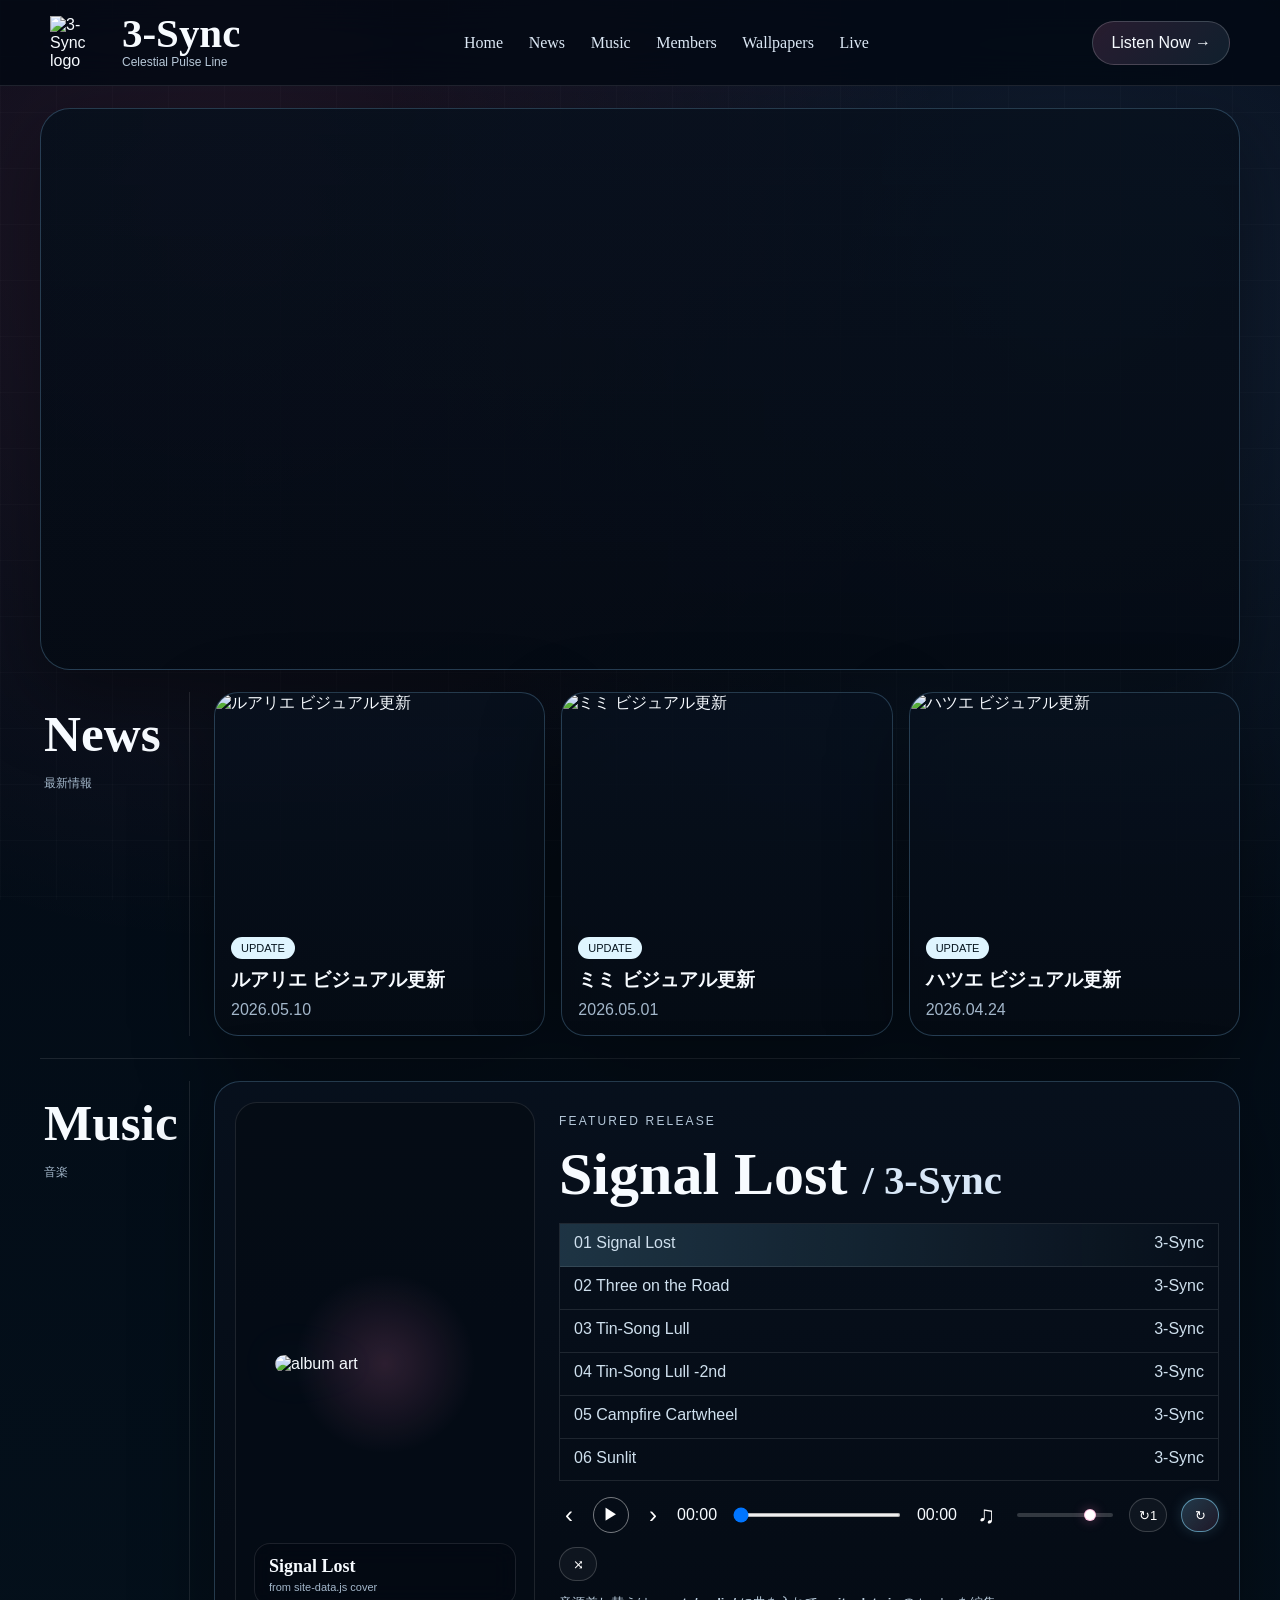
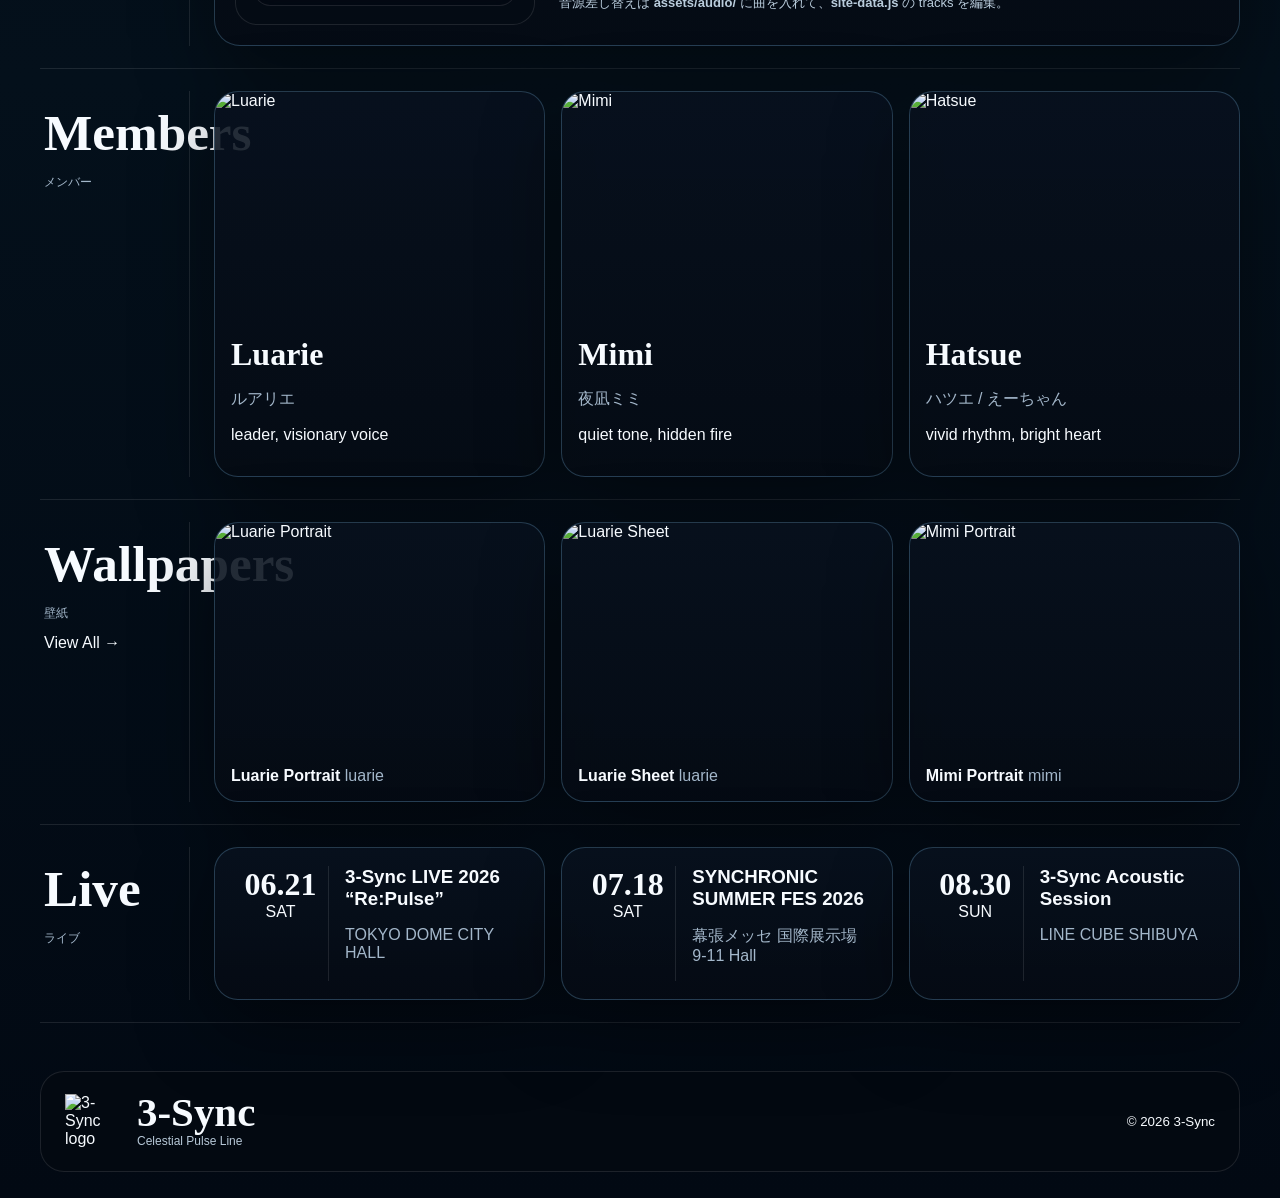
==== index.html @ e6997589 "Add files via upload" ====
<!doctype html>
<html lang="ja">
<head>
  <meta charset="utf-8">
  <meta name="viewport" content="width=device-width, initial-scale=1">
  <title>3-Sync | Official Website</title>
  <link rel="stylesheet" href="./style.css">
</head>
<body>
  <!--
    3-Sync公式サイト
    基本的な修正は site-data.js だけでOK。
    デザイン変更は style.css。
    プレイヤー処理は script.js。
  -->

  <div class="site-bg" aria-hidden="true"></div>

  <!-- HEADER：ロゴとメニュー -->
  <header class="site-header" id="top">
    <a class="brand" href="./index.html">
      <img src="./assets/logo.png" alt="3-Sync logo">
      <span>
        <strong data-bind="site.title">3-Sync</strong>
        <small data-bind="site.subtitle">Celestial Pulse Line</small>
      </span>
    </a>

    <button class="nav-toggle" aria-label="メニューを開く" aria-expanded="false">☰</button>

    <nav class="global-nav">
      <a href="#top">Home</a>
      <a href="#news">News</a>
      <a href="#music">Music</a>
      <a href="#members">Members</a>
      <a href="#wallpapers">Wallpapers</a>
      <a href="#live">Live</a>
    </nav>

    <a class="listen-button" href="#music">Listen Now →</a>
  </header>

  <main>
    <!-- HERO：メイン画像。差し替えは assets/hero.jpg -->
    <section class="hero panel">
      <div class="hero-image" role="img" aria-label="3-Sync main visual"></div>
    </section>

    <!-- NEWS：site-data.js の news を編集 -->
    <section class="content-section" id="news">
      <aside class="section-title">
        <h2>News</h2>
        <p>最新情報</p>
      </aside>
      <div class="news-grid" id="newsGrid"></div>
    </section>

    <!-- MUSIC：本当に再生できるプレイヤー -->
    <section class="content-section" id="music">
      <aside class="section-title">
        <h2>Music</h2>
        <p>音楽</p>
      </aside>

      <div class="music-panel">
        <div class="album-art">
          <img id="albumArt" src="./assets/logo.png" alt="album art">
          <div class="album-meta">
            <strong id="coverTitle">Artwork</strong>
            <span id="coverSource">from cover setting / mp3 metadata</span>
          </div>
        </div>

        <div class="player-panel">
          <p class="eyebrow">Featured Release</p>
          <h2 id="playerTitle">Re:Pulse <span>/ 3-Sync</span></h2>

          <!-- 曲リストは site-data.js の tracks から自動生成 -->
          <ol class="track-list" id="trackList"></ol>

          <div class="player-controls">
            <button id="prevTrack" aria-label="previous">‹</button>
            <button class="play-button" id="playPause" aria-label="play">▶</button>
            <button id="nextTrack" aria-label="next">›</button>

            <span id="currentTime">00:00</span>
            <input id="seekBar" class="seek-range" type="range" min="0" max="100" value="0" step="0.1">
            <span id="duration">00:00</span>

            <!-- 音量操作 -->
            <button id="muteToggle" aria-label="mute">♫</button>
            <input id="volumeBar" class="volume-range" type="range" min="0" max="1" value="0.8" step="0.01" aria-label="volume">

            <!-- 再生モード -->
            <button id="repeatOne" class="mode-button" aria-label="repeat one" title="1曲リピート">↻1</button>
            <button id="repeatAll" class="mode-button active" aria-label="repeat all" title="全曲リピート">↻</button>
            <button id="shuffleToggle" class="mode-button" aria-label="shuffle" title="ランダム再生">⤨</button>
          </div>

          <p class="player-note">
            音源差し替えは <strong>assets/audio/</strong> に曲を入れて、<strong>site-data.js</strong> の tracks を編集。
          </p>

          <audio id="audioElement" preload="metadata"></audio>
        </div>
      </div>
    </section>

    <!-- MEMBERS：site-data.js の members を編集 -->
    <section class="content-section" id="members">
      <aside class="section-title">
        <h2>Members</h2>
        <p>メンバー</p>
      </aside>
      <div class="member-grid" id="memberGrid"></div>
    </section>

    <!-- WALLPAPERS：site-data.js の wallpapers を編集 -->
    <section class="content-section" id="wallpapers">
      <aside class="section-title">
        <h2>Wallpapers</h2>
        <p>壁紙</p>
        <a href="./wallpapers.html">View All →</a>
      </aside>
      <div class="wallpaper-preview-grid" id="wallpaperPreviewGrid"></div>
    </section>

    <!-- LIVE：site-data.js の lives を編集 -->
    <section class="content-section" id="live">
      <aside class="section-title">
        <h2>Live</h2>
        <p>ライブ</p>
      </aside>
      <div class="live-grid" id="liveGrid"></div>
    </section>
  </main>

  <footer class="site-footer">
    <a class="brand footer-brand" href="./index.html">
      <img src="./assets/logo.png" alt="3-Sync logo">
      <span>
        <strong data-bind="site.title">3-Sync</strong>
        <small data-bind="site.subtitle">Celestial Pulse Line</small>
      </span>
    </a>
    <small data-bind="site.copyright">© 2026 3-Sync</small>
  </footer>

  <script src="./site-data.js"></script>
  <script src="./script.js"></script>
</body>
</html>
---- style.css ----
@charset "utf-8";

/*
  style.css
  色・余白・見た目を管理するファイル。
  まず色を変えるなら :root を編集。
*/

:root{
  --bg:#030914;
  --panel:#06111e;
  --line:rgba(138,210,255,.24);
  --line-soft:rgba(255,255,255,.10);
  --text:#f7fbff;
  --muted:#a3b7ca;
  --cyan:#87dcff;
  --blue:#76aaff;
  --pink:#ff7fc1;
  --shadow:0 28px 80px rgba(0,0,0,.42);
  --serif:"Times New Roman","Yu Mincho","Hiragino Mincho ProN",serif;
  --sans:-apple-system,BlinkMacSystemFont,"Segoe UI","Noto Sans JP",sans-serif;
}

*{box-sizing:border-box}
html{scroll-behavior:smooth}
body{
  margin:0;
  color:var(--text);
  font-family:var(--sans);
  background:
    radial-gradient(circle at 18% 8%, rgba(255,127,193,.12), transparent 26%),
    radial-gradient(circle at 84% 10%, rgba(118,170,255,.14), transparent 26%),
    linear-gradient(180deg, #020812 0%, #04101b 60%, #020913 100%);
}
.site-bg{
  position:fixed;
  inset:0;
  z-index:-1;
  pointer-events:none;
  background:
    linear-gradient(rgba(255,255,255,.02) 1px, transparent 1px),
    linear-gradient(90deg, rgba(255,255,255,.018) 1px, transparent 1px);
  background-size:56px 56px;
}
a{text-decoration:none;color:inherit}
img{display:block;max-width:100%}
button{font:inherit}

.site-header{
  position:sticky;
  top:0;
  z-index:50;
  min-height:86px;
  display:grid;
  grid-template-columns:auto 1fr auto;
  align-items:center;
  gap:28px;
  padding:12px clamp(20px,4vw,50px);
  background:rgba(2,8,18,.78);
  border-bottom:1px solid var(--line-soft);
  backdrop-filter:blur(18px);
}
.brand{
  display:flex;
  align-items:center;
  gap:14px;
  min-width:max-content;
}
.brand img{width:58px}
.brand strong{
  display:block;
  font-family:var(--serif);
  font-size:clamp(30px,3.2vw,44px);
  line-height:.9;
}
.brand small{
  color:#b7c8d8;
  font-size:12px;
}
.global-nav{
  justify-self:center;
  display:flex;
  gap:clamp(18px,2vw,30px);
  color:#dce8f5;
  font-family:var(--serif);
}
.global-nav a{padding:8px 0}
.listen-button,
.download-button,
.chip{
  border:1px solid rgba(255,255,255,.18);
  border-radius:999px;
  padding:12px 18px;
  background:rgba(255,255,255,.04);
}
.listen-button{
  background:linear-gradient(135deg, rgba(255,127,193,.15), rgba(135,220,255,.10));
}
.nav-toggle{
  display:none;
  background:transparent;
  color:#fff;
  border:1px solid var(--line-soft);
  border-radius:12px;
  padding:8px 12px;
  font-size:22px;
}

main{
  width:min(1200px, calc(100% - 36px));
  margin:22px auto 48px;
}
.panel,
.music-panel,
.news-card,
.member-card,
.wall-card,
.live-card,
.wallpage-hero{
  border:1px solid var(--line);
  background:linear-gradient(180deg, rgba(8,17,30,.88), rgba(5,11,20,.92));
  box-shadow:var(--shadow);
}
.hero{
  border-radius:30px;
  overflow:hidden;
}
.hero-image{
  min-height:560px;
  background-image:linear-gradient(90deg, rgba(2,8,18,.12), rgba(2,8,18,.02)), url("./assets/hero.jpg");
  background-size:cover;
  background-position:center;
}
.content-section{
  display:grid;
  grid-template-columns:150px 1fr;
  gap:24px;
  padding:22px 0;
  border-bottom:1px solid var(--line-soft);
}
.section-title{
  border-right:1px solid var(--line-soft);
  padding:12px 8px 0 4px;
}
.section-title h2{
  margin:0;
  font-family:var(--serif);
  font-size:clamp(34px, 4vw, 54px);
}
.section-title p{
  color:var(--muted);
  font-size:12px;
}

.news-grid,
.member-grid,
.wallpaper-preview-grid,
.live-grid{
  display:grid;
  grid-template-columns:repeat(3, minmax(0,1fr));
  gap:16px;
}
.news-card,
.member-card,
.wall-card,
.live-card{
  border-radius:24px;
  overflow:hidden;
}
.news-card img,
.member-card img,
.wall-card img{
  width:100%;
  height:230px;
  object-fit:cover;
}
.news-body,
.member-body,
.wall-card div{
  padding:14px 16px 16px;
}
.news-body span{
  display:inline-block;
  padding:5px 10px;
  border-radius:999px;
  margin-bottom:8px;
  font-size:11px;
  color:#05131d;
  background:#dff5ff;
}
.news-body h3,
.live-card h3{margin:0 0 8px}
.news-body time,
.member-jp,
.live-card p,
.wall-card span{color:var(--muted)}
.member-body h3{
  margin:0;
  font-family:var(--serif);
  font-size:32px;
}

.music-panel{
  border-radius:26px;
  padding:20px;
  display:grid;
  grid-template-columns:300px 1fr;
  gap:24px;
}
.album-art{
  min-height:280px;
  display:grid;
  place-items:center;
  border:1px solid var(--line-soft);
  border-radius:22px;
  background:radial-gradient(circle, rgba(255,127,193,.16), transparent 30%), rgba(5,12,22,.85);
}
.album-art img{
  width:min(220px,80%);
  max-height:220px;
  object-fit:contain;
}
.eyebrow{
  color:#b4c7d8;
  letter-spacing:.18em;
  text-transform:uppercase;
  font-size:12px;
}
.player-panel h2{
  margin:6px 0 14px;
  font-family:var(--serif);
  font-size:clamp(38px, 5vw, 60px);
}
.player-panel h2 span{
  font-size:.68em;
  color:#d8e7f7;
}
.track-list{
  list-style:none;
  padding:0;
  margin:0;
  border:1px solid var(--line-soft);
}
.track-list li{
  display:flex;
  justify-content:space-between;
  padding:10px 14px;
  border-bottom:1px solid var(--line-soft);
  color:#cfe0ee;
  cursor:pointer;
}
.track-list li.active{
  background:linear-gradient(90deg, rgba(135,220,255,.18), transparent);
}
.player-controls{
  display:flex;
  align-items:center;
  gap:14px;
  margin-top:16px;
}
.player-controls button{
  background:transparent;
  color:#fff;
  border:0;
  font-size:24px;
  cursor:pointer;
}
.play-button{
  width:36px;
  height:36px;
  border:1px solid rgba(255,255,255,.45)!important;
  border-radius:999px;
  font-size:16px!important;
}
.seek-range{
  flex:1;
  height:4px;
}
.player-note{
  color:#b9ccdc;
  font-size:13px;
}
.live-card{
  display:grid;
  grid-template-columns:96px 1fr;
  gap:16px;
  padding:18px;
}
.date-box{
  border-right:1px solid var(--line-soft);
  text-align:center;
}
.date-box strong{
  display:block;
  font-family:var(--serif);
  font-size:32px;
}
.wallpage-hero{
  border-radius:28px;
  padding:34px 36px;
  margin-bottom:22px;
}
.wallpage-hero h1{
  font-family:var(--serif);
  font-size:clamp(52px,6vw,86px);
  margin:0;
}
.filter-row{
  display:flex;
  flex-wrap:wrap;
  gap:10px;
  margin-bottom:18px;
}
.chip{cursor:pointer}
.chip.active{
  background:linear-gradient(135deg, rgba(135,220,255,.24), rgba(255,127,193,.15));
}
.gallery-grid{
  display:grid;
  grid-template-columns:repeat(4, minmax(0,1fr));
  gap:16px;
}
.gallery-item img{
  width:100%;
  height:260px;
  object-fit:cover;
}
.download-button{
  display:inline-flex;
  margin:0 16px 16px;
}
.hidden-item{display:none!important}
.site-footer{
  width:min(1200px, calc(100% - 36px));
  margin:0 auto 26px;
  border:1px solid var(--line-soft);
  border-radius:24px;
  padding:22px 24px;
  display:flex;
  align-items:center;
  justify-content:space-between;
  gap:20px;
  background:rgba(4,10,18,.82);
}

@media (max-width:1100px){
  .hero-image{min-height:460px}
  .news-grid,.member-grid,.wallpaper-preview-grid,.live-grid,.gallery-grid{grid-template-columns:1fr 1fr}
  .music-panel{grid-template-columns:1fr}
}
@media (max-width:860px){
  .site-header{grid-template-columns:auto auto}
  .nav-toggle{display:block}
  .global-nav,.listen-button{display:none}
  .global-nav.open{grid-column:1/-1;display:grid;gap:12px}
  .listen-button.open{grid-column:1/-1;display:flex}
  .content-section{grid-template-columns:1fr}
  .section-title{border-right:0;border-bottom:1px solid var(--line-soft)}
}
@media (max-width:640px){
  main,.site-footer{width:min(100% - 18px,100%)}
  .hero-image{min-height:320px}
  .news-grid,.member-grid,.wallpaper-preview-grid,.live-grid,.gallery-grid{grid-template-columns:1fr}
  .brand img{width:48px}
}


/* =========================================================
   Player Plus
   - 左のジャケット領域
   - 6曲表示 + スクロール
   - 音量 / リピート / シャッフル
   ========================================================= */

.album-art{
  position:relative;
  overflow:hidden;
}

.album-art img{
  border-radius:18px;
  filter:drop-shadow(0 0 22px rgba(135,220,255,.10));
}

.album-meta{
  position:absolute;
  left:18px;
  right:18px;
  bottom:18px;
  padding:12px 14px;
  border:1px solid rgba(255,255,255,.10);
  border-radius:16px;
  background:rgba(3,9,18,.72);
  backdrop-filter:blur(12px);
}

.album-meta strong{
  display:block;
  font-family:var(--serif);
  font-size:18px;
}

.album-meta span{
  display:block;
  margin-top:4px;
  color:var(--muted);
  font-size:11px;
}

/* 6曲分だけ見せて、以降は縦スクロール */
.track-list{
  max-height:258px;
  overflow-y:auto;
  scrollbar-width:thin;
  scrollbar-color:rgba(135,220,255,.55) rgba(255,255,255,.06);
}

.track-list::-webkit-scrollbar{
  width:8px;
}

.track-list::-webkit-scrollbar-track{
  background:rgba(255,255,255,.05);
}

.track-list::-webkit-scrollbar-thumb{
  background:rgba(135,220,255,.42);
  border-radius:999px;
}

.track-list li{
  min-height:43px;
}

.player-controls{
  flex-wrap:wrap;
}

.volume-range{
  -webkit-appearance:none;
  appearance:none;
  width:96px;
  height:4px;
  background:rgba(255,255,255,.18);
  border-radius:999px;
  outline:none;
}

.volume-range::-webkit-slider-thumb{
  -webkit-appearance:none;
  appearance:none;
  width:12px;
  height:12px;
  border-radius:50%;
  background:#fff;
  border:1px solid rgba(255,127,193,.45);
  box-shadow:0 0 12px rgba(255,127,193,.35);
  cursor:pointer;
}

.volume-range::-moz-range-thumb{
  width:12px;
  height:12px;
  border-radius:50%;
  background:#fff;
  border:1px solid rgba(255,127,193,.45);
  box-shadow:0 0 12px rgba(255,127,193,.35);
  cursor:pointer;
}

.mode-button{
  min-width:38px;
  height:34px;
  padding:0 8px;
  border:1px solid rgba(255,255,255,.18)!important;
  border-radius:999px;
  font-size:13px!important;
  line-height:1;
  background:rgba(255,255,255,.04)!important;
}

.mode-button.active{
  border-color:rgba(135,220,255,.55)!important;
  background:linear-gradient(135deg, rgba(135,220,255,.22), rgba(255,127,193,.10))!important;
  box-shadow:0 0 14px rgba(135,220,255,.16);
}

@media (max-width:640px){
  .volume-range{
    width:100%;
  }
}
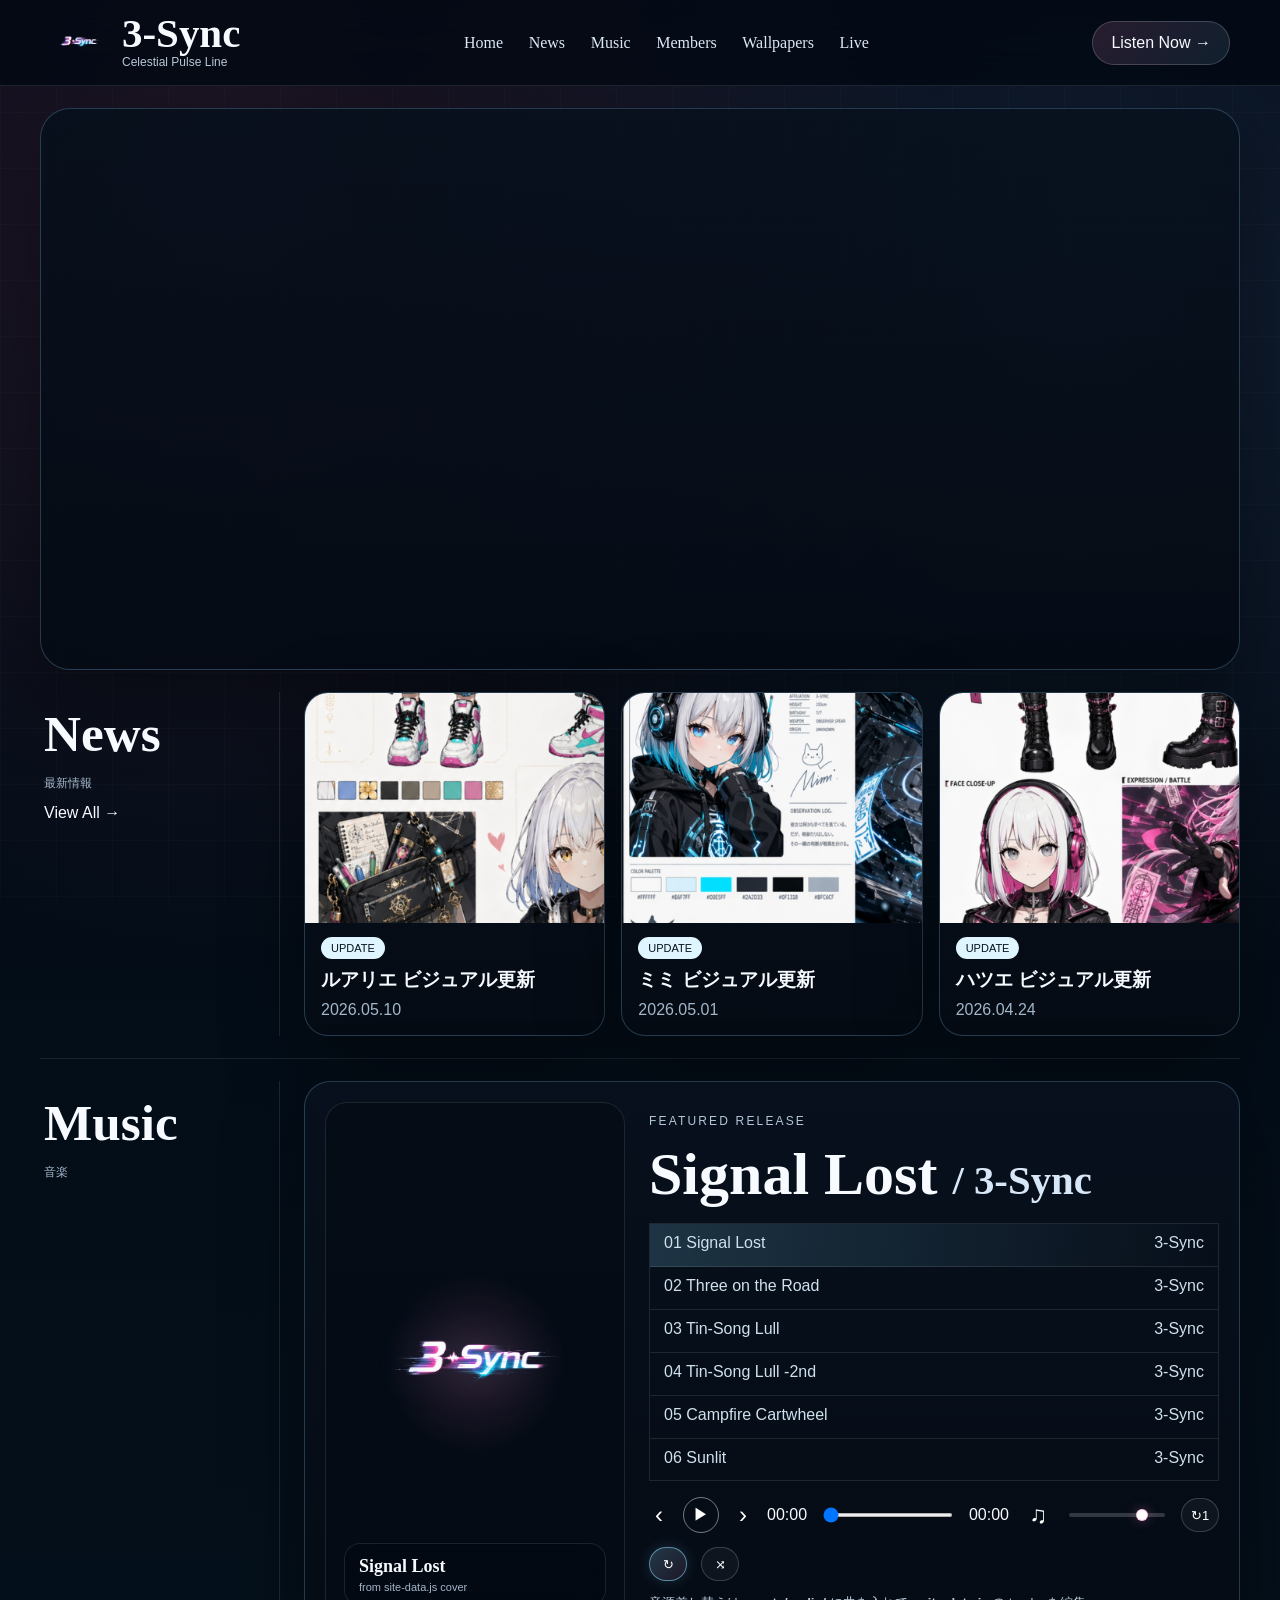
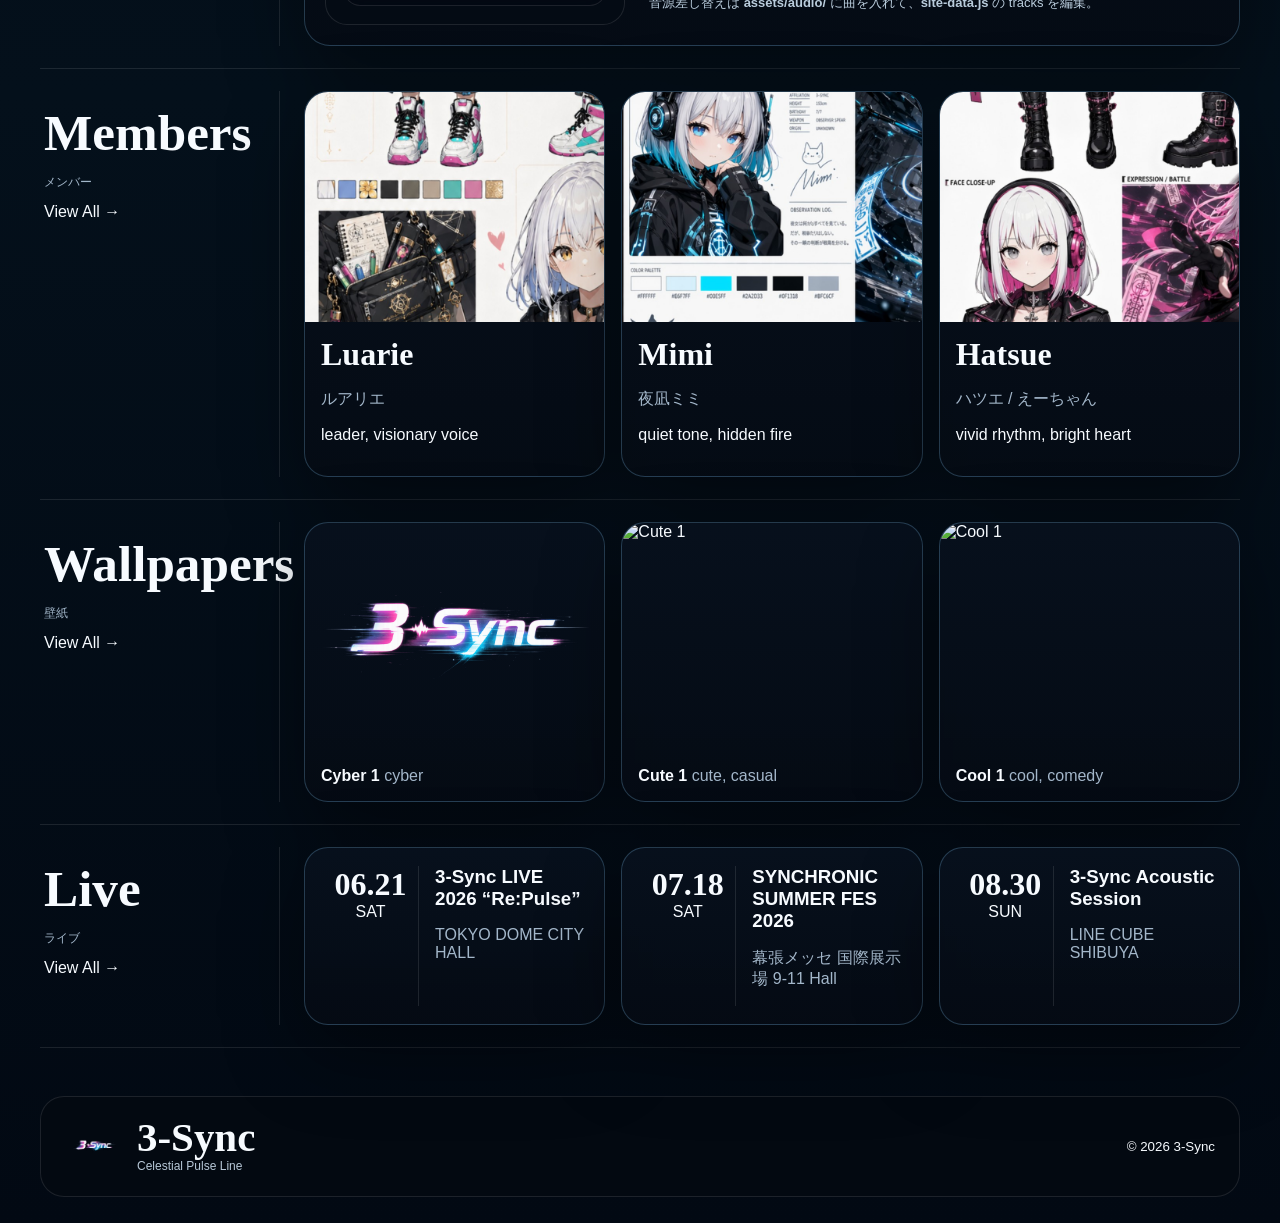
==== commit 9c20c1f8: "Create dedicated pages for News, Members, and Live" ====
--- a/index.html
+++ b/index.html
@@ -30,11 +30,11 @@
 
     <nav class="global-nav">
       <a href="#top">Home</a>
-      <a href="#news">News</a>
+      <a href="./news.html">News</a>
       <a href="#music">Music</a>
-      <a href="#members">Members</a>
-      <a href="#wallpapers">Wallpapers</a>
-      <a href="#live">Live</a>
+      <a href="./members.html">Members</a>
+      <a href="./wallpapers.html">Wallpapers</a>
+      <a href="./live.html">Live</a>
     </nav>
 
     <a class="listen-button" href="#music">Listen Now →</a>
@@ -51,6 +51,7 @@
       <aside class="section-title">
         <h2>News</h2>
         <p>最新情報</p>
+        <a href="./news.html">View All →</a>
       </aside>
       <div class="news-grid" id="newsGrid"></div>
     </section>
@@ -111,6 +112,7 @@
       <aside class="section-title">
         <h2>Members</h2>
         <p>メンバー</p>
+        <a href="./members.html">View All →</a>
       </aside>
       <div class="member-grid" id="memberGrid"></div>
     </section>
@@ -130,6 +132,7 @@
       <aside class="section-title">
         <h2>Live</h2>
         <p>ライブ</p>
+        <a href="./live.html">View All →</a>
       </aside>
       <div class="live-grid" id="liveGrid"></div>
     </section>
--- a/style.css
+++ b/style.css
@@ -133,7 +133,7 @@
 }
 .content-section{
   display:grid;
-  grid-template-columns:150px 1fr;
+  grid-template-columns:240px 1fr;
   gap:24px;
   padding:22px 0;
   border-bottom:1px solid var(--line-soft);
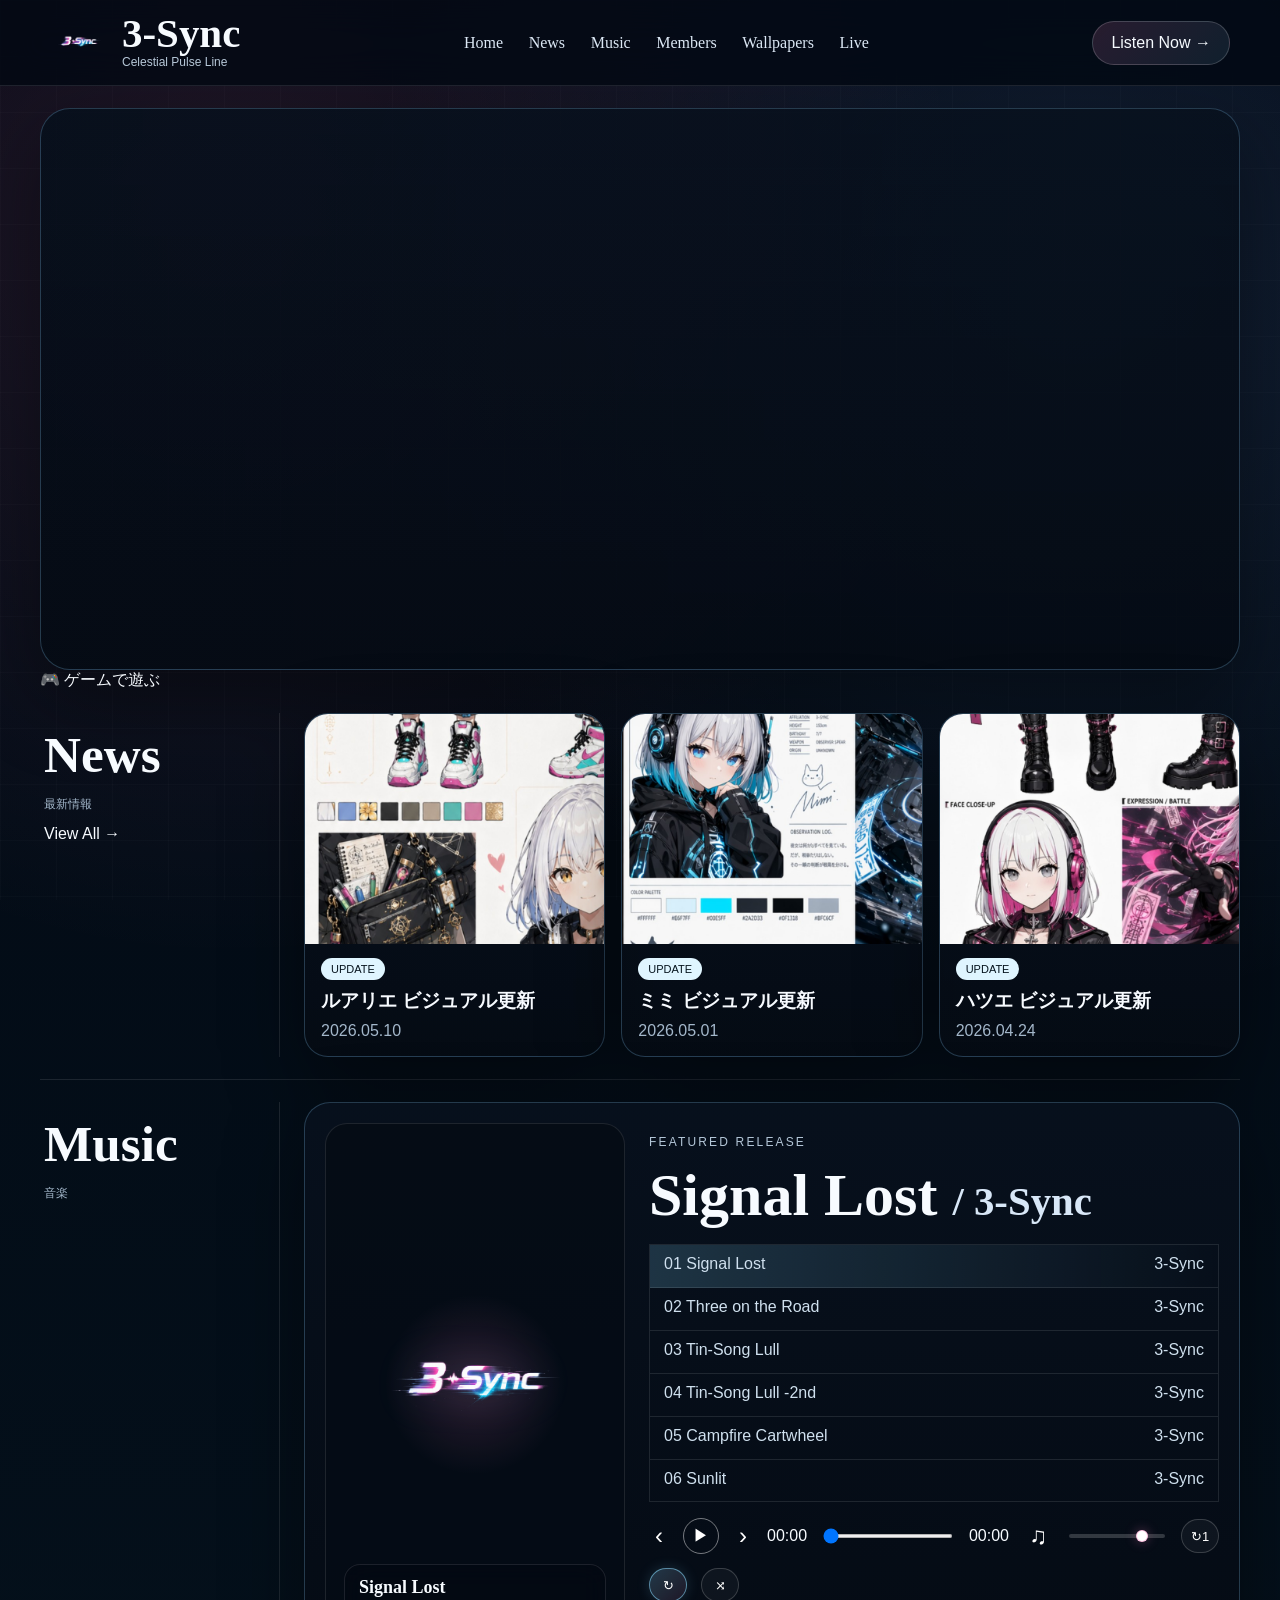
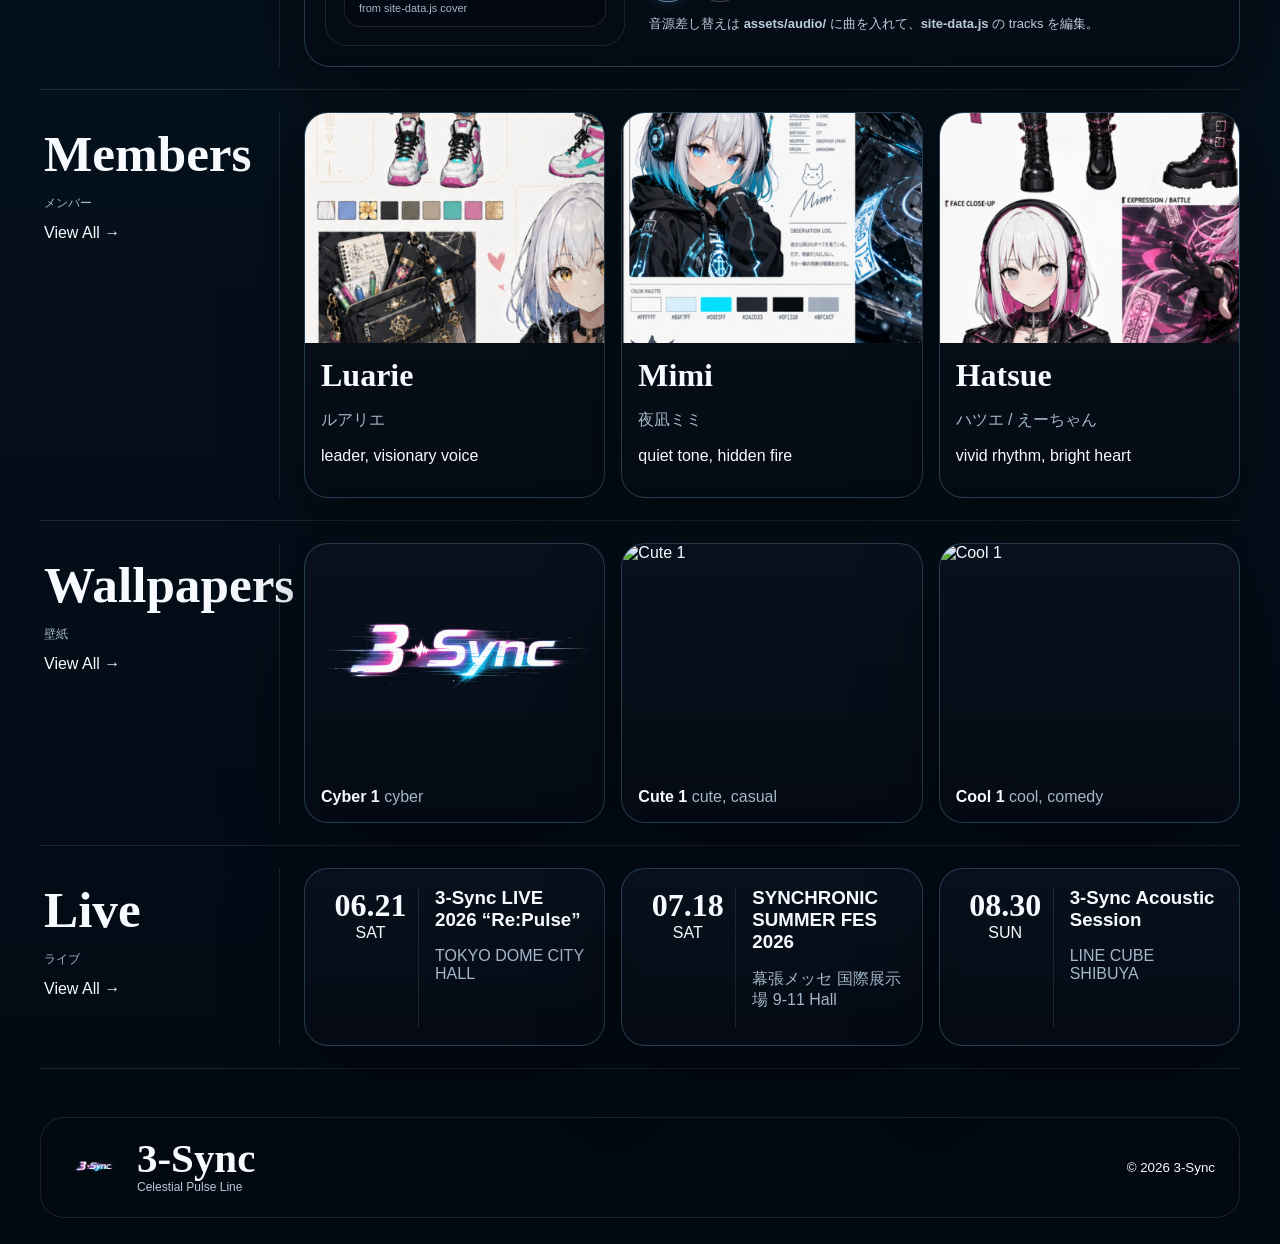
==== commit 9abfe37d: "site: add one visible link from home page to 3-Sync game" ====
--- a/index.html
+++ b/index.html
@@ -46,10 +46,12 @@
       <div class="hero-image" role="img" aria-label="3-Sync main visual"></div>
     </section>
 
+    <a class="game-entry-link" href="./game/" aria-label="3-Sync ノイズダイブを遊ぶ">🎮 ゲームで遊ぶ</a>
+
     <!-- NEWS：site-data.js の news を編集 -->
     <section class="content-section" id="news">
       <aside class="section-title">
-        <h2>News</h2>
+        <h2><a href="./news.html">News</a></h2>
         <p>最新情報</p>
         <a href="./news.html">View All →</a>
       </aside>
@@ -110,7 +112,7 @@
     <!-- MEMBERS：site-data.js の members を編集 -->
     <section class="content-section" id="members">
       <aside class="section-title">
-        <h2>Members</h2>
+        <h2><a href="./members.html">Members</a></h2>
         <p>メンバー</p>
         <a href="./members.html">View All →</a>
       </aside>
@@ -120,7 +122,7 @@
     <!-- WALLPAPERS：site-data.js の wallpapers を編集 -->
     <section class="content-section" id="wallpapers">
       <aside class="section-title">
-        <h2>Wallpapers</h2>
+        <h2><a href="./wallpapers.html">Wallpapers</a></h2>
         <p>壁紙</p>
         <a href="./wallpapers.html">View All →</a>
       </aside>
@@ -130,7 +132,7 @@
     <!-- LIVE：site-data.js の lives を編集 -->
     <section class="content-section" id="live">
       <aside class="section-title">
-        <h2>Live</h2>
+        <h2><a href="./live.html">Live</a></h2>
         <p>ライブ</p>
         <a href="./live.html">View All →</a>
       </aside>
